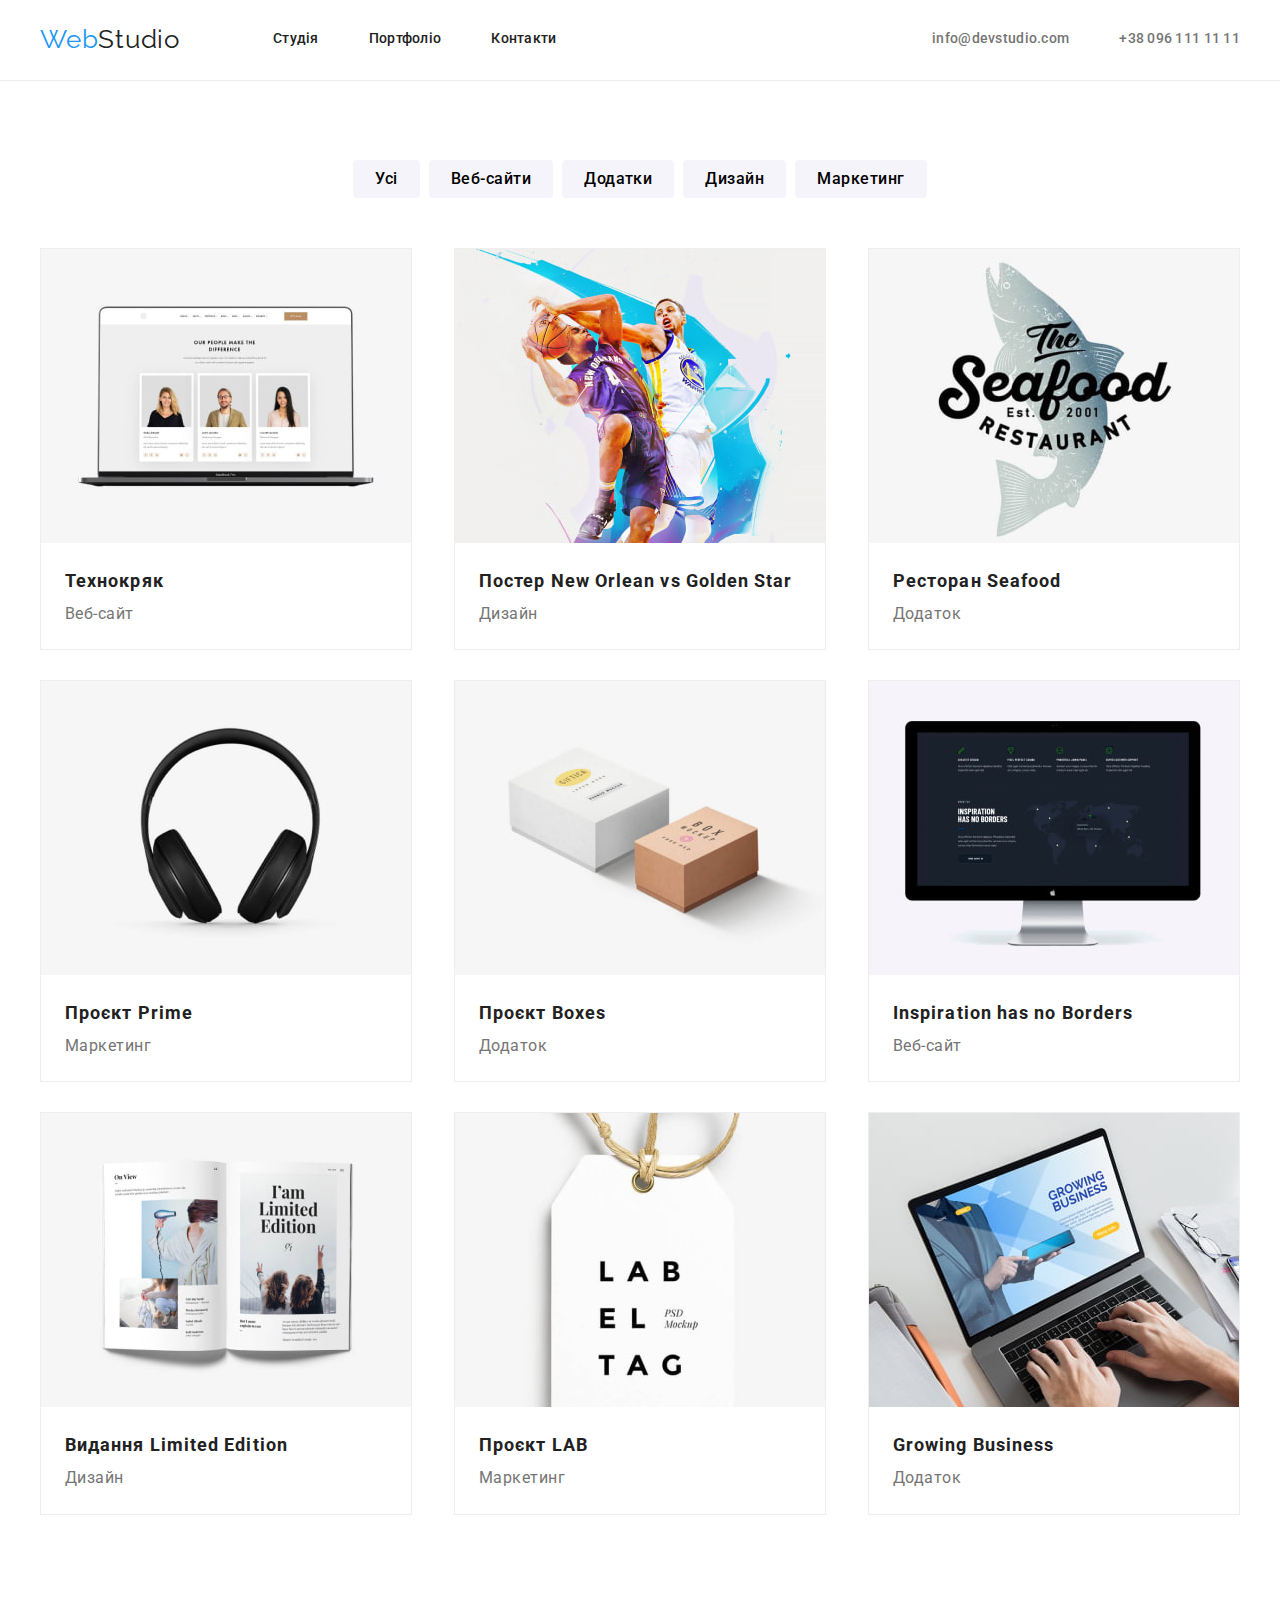
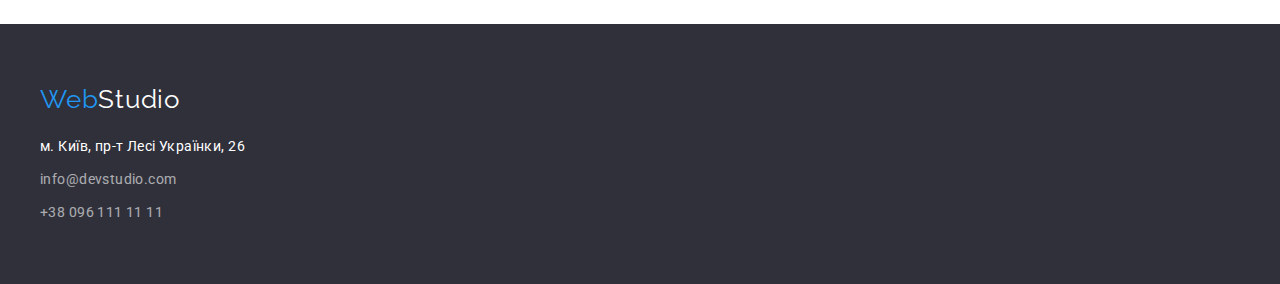
==== portfolio.html @ f82c258e "10.10.2022" ====
<!DOCTYPE html>
<html lang="uk">
<head>
    <meta charset="UTF-8">
    <meta http-equiv="X-UA-Compatible" content="IE=edge">
    <meta name="viewport" content="width=\, initial-scale=1.0">
    <link rel="preconnect" href="https://fonts.googleapis.com">
    <link rel="preconnect" href="https://fonts.gstatic.com" crossorigin>
    <link href="https://fonts.googleapis.com/css2?family=Raleway:wght@700&family=Roboto:wght@400;500;700;900&display=swap" rel="stylesheet">
    <title>Портфоліо</title>
    <link rel="stylesheet" href="modern-normalize.css">
    <link rel="stylesheet" href="styles/styles.css">
</head>
<body>
    <header class="header"> 
        <div class="top container">
            <nav class="nav">
                <a lang="en" class="logo link" href="index.html"><span class="logo-word">Web</span>Studio</a>
                <ul class="navigation list">
                    <li class="nav-item">
                        <a class="nav-item link" href="index.html">Студія</a>
                    </li >
                    <li class="nav-item">
                        <a class="nav-item link" href="portfolio.html">Портфоліо</a>
                    </li>
                    <li class="nav-item">
                        <a class="nav-item link" href="#">Контакти</a>
                    </li>
                </ul>
            </nav>
            <ul class= "adress list">
                <li class="adress-item">
                    <a class="top-adress-item link" href="mailto:info@devstudio.com">info@devstudio.com</a>
                </li>  
                <li class="adress-item">  
                    <a class="top-adress-item link" href="tel:+380961111111">+38 096 111 11 11</a>
                </li>
            </ul> 
        </div> 
    </header>        
    <main>
        <section class="portfolio-content">
            <ul class="filter list">
                <li class="filter-item"><button class="filter-button button" type="button">Усі</button></li>
                <li class="filter-item"><button class="filter-button button" type="button">Веб-сайти</button></li>
                <li class="filter-item"><button class="filter-button button" type="button">Додатки</button></li>
                <li class="filter-item"><button class="filter-button button" type="button">Дизайн</button></li>
                <li class="filter-item"><button class="filter-button button" type="button">Маркетинг</button></li>         
            </ul>
            <ul class="portfolio list">
                <li class="portfolio-item">
                    <img src="images/portfolio-img-1.jpg" alt="Фото ноутбука з відкритою веб-сторінкою" width="370">
                    <div class="portfolio-info">
                        <h3 class="portfolio-project">Технокряк</h3>
                        <p class="type">Веб-сайт</p>
                    </div>
                </li>
                <li class="portfolio-item">
                    <img src="images/portfolio-img-2.jpg" alt="Постер двух баскетболістів" width="370">
                    <div class="portfolio-info">
                        <h3 class="portfolio-project">Постер New Orlean vs Golden Star</h3>
                        <p class="type">Дизайн</p>
                    </div>
                </li>
                <li class="portfolio-item">
                    <img src="images/portfolio-img-3.jpg" alt="Логотипом ресторану з рибою" width="370">
                    <div class="portfolio-info">
                        <h3 class="portfolio-project">Ресторан Seafood</h3>
                        <p class="type">Додаток</p>
                    </div>
                </li>
                <li class="portfolio-item">
                    <img src="images/portfolio-img-4.jpg" alt="Фото навушників" width="370">
                    <div class="portfolio-info">
                        <h3 class="portfolio-project">Проєкт Prime</h3>
                        <p class="type">Маркетинг</p>
                    </div>
                </li>
                <li class="portfolio-item">
                    <img src="images/portfolio-img-5.jpg" alt="Фото двох об'ємних прямокутних фігур схожих на коробки" width="370">
                    <div class="portfolio-info">
                        <h3 class="portfolio-project">Проєкт Boxes</h3>
                        <p class="type">Додаток</p>
                    </div>
                </li>
                <li class="portfolio-item">
                    <img src="images/portfolio-img-6.jpg" alt="Зображення монітору ПК з відкритим веб-сайтом" width="370">
                    <div class="portfolio-info">
                        <h3 class="portfolio-project">Inspiration has no Borders</h3>
                        <p class="type">Веб-сайт</p>
                    </div>
                </li>
                <li class="portfolio-item">
                    <img src="images/portfolio-img-7.jpg" alt="Фото відритого журналу" width="370">
                    <div class="portfolio-info">
                        <h3 class="portfolio-project">Видання Limited Edition</h3>
                        <p class="type">Дизайн</p>
                    </div>
                </li>
                <li class="portfolio-item">
                    <img src="images/portfolio-img-8.jpg" alt=" Фотографія бірки проекту" width="370">
                    <div class="portfolio-info">
                        <h3 class="portfolio-project">Проєкт LAB</h3>
                        <p class="type">Маркетинг</p>
                    </div>
                </li>
                <li class="portfolio-item">
                    <img src="images/portfolio-img-9.jpg" alt="Користувач друкує на ноутбуці" width="370">
                    <div class="portfolio-info">
                        <h3 class="portfolio-project">Growing Business</h3>
                        <p class="type">Додаток</p>
                    </div>
                </li>
            </ul>
        </section>
    </main>
    <footer class="bottom">
        <div class="container">
            <a lang="en" class="logo link footer-logo" href="/"><span class="logo-word">Web</span>Studio</a>
            <address>
                <ul class="bottom-adress list">
                    <li class= "bottom-adress-list-item">
                        <a class="bottom-adress-item street link" href="#">м. Київ, пр-т Лесі Українки, 26</a>
                    </li>
                    <li class= "bottom-adress-list-item">
                        <a class="bottom-adress-item link" href="mailto:info@devstudio.com">info@devstudio.com</a>
                    </li>
                    <li class= "bottom-adress-list-item">
                        <a class="bottom-adress-item link" href="tel:+380961111111">+38 096 111 11 11</a>
                    </li>
                </ul>
            </address>
        </div>    
    </footer>
    </body>
    </html>
---- styles/styles.css ----
:root
{
    --brand-color: #2196F3;  
    --main-color: #212121;
    --secondary-color:#757575;
    --white-color:#ffff;
    --secondary-bcg-color:#2F303A;
    --team-bcg-color:#F5F4FA;
    --card-shadow:0px 2px 1px -1px rgba(0, 0, 0, 0.2),
    0px 1px 1px 0px rgba(0, 0, 0, 0.14), 0px 1px 3px 0px rgba(0, 0, 0, 0.12);
}

.list,
h1,
h2,
h3,
h4,
h5,
h6,
p,
body{
    margin: 0px;
    padding: 0px;
}
body{
    color: var(--main-color);
    background-color: var(--white-color);
    font-family: Roboto, sans-serif;
    font-size: 14px;
}
img{
    display: block;
    max-width: 100%;
}
.container{
    margin: 0px auto;
    width: 1200px;
  
}
/* header */
.header{
    margin-bottom: 0px;

    border-bottom: 1px solid  #ECECEC;
}

.top{
    display: flex;
    justify-content: space-between;
    padding-top: 24px;
    padding-bottom: 25px;
}
.nav, .navigation, .adress{
    display: flex;
    align-items: center;
}
.logo{
    font-family: Raleway, sans-serif;
    color: inherit;
    font-size: 26px;
    line-height: 1.19;
    letter-spacing: 0.03em;
    margin-right: 93px;
}
.link{
    text-decoration: none;
    display: block;
}
.logo-word{
    color: var(--brand-color);
}
.list{
    list-style: none;  
}
.nav-item:not(:last-child){
    margin-right:50px;
}
.nav-item, .top-adress-item{
    font-weight: 500;
    line-height: 1.14;
    letter-spacing: 0.02em;
}
.nav-item{
    color: inherit;
}
.top-adress-item{
    color: var(--secondary-color);
}
.adress-item:not(:last-child){
    margin-right: 50px;
    }
.adress{
    margin-left: auto;
}
.nav-item:hover, .top-adress-item:hover, .top-adress-item:focus, .nav-item:focus{
    color: var(--brand-color);
}
.title-section{
    background-color: var(--secondary-bcg-color);
    color: var(--white-color);
    padding: 200px 0px;
    justify-content: center;
}
.section{
    padding: 94px 0px; 
}
.section-photo{
    padding-top: 0px;
}
/* hero section */
.hero{
    text-align: center;
    width: 696px;
}
.main-title{
    font-weight: 900;
    font-size: 44px;
    line-height: 1.36;
    text-align: center;
    letter-spacing: 0.06em;
    text-transform: uppercase;
    margin-bottom: 30px;
}
.button{
    font-family: Roboto, sans-serif;
    padding: 10px 32px;
    border-style: none;
    border-radius: 4px;
}
.order.button{
    background-color: var(--brand-color);
    color:inherit;
    font-weight: 700;
    font-size: 16px;
    line-height: 1.87;
    align-items: center;
    text-align: center;
    letter-spacing: 0.06em;
}
.button:hover, .button:focus{
    cursor: pointer;
}

/* info section */
.info, .images, .team{
    display: flex;
    padding: 0px;
    margin: 0px;
    justify-content: space-between;

}
.info-item{
    flex-basis: 270px;
}
.info-title{
    font-weight: 700;
    font-size: 14px;
    line-height: 1.14;
    letter-spacing: 0.03em;
    text-transform: uppercase; 
    margin-bottom: 10px;
}
.info-text{
    line-height: 1.71;
    letter-spacing: 0.03em;
    color: var(--secondary-color);
}

.section-title{
    font-weight: 700;
    font-size: 36px;
    line-height: 1.16;
    text-align: center;
    letter-spacing: 0.03em;
    margin-bottom: 50px;
}
/* team section */
.section-team{
    background-color: var(--team-bcg-color);
}

.team-item{
    flex-basis: 270px;
    background-color: var(--white-color);
    padding-bottom: 30px;
    box-shadow: var(--card-shadow);
}
.team-item > img{
    margin-bottom: 30px;
}
.member-name{
    font-weight: 500;
    margin-bottom: 10px;
}
.member-name, .position{
    font-size: 16px;
    line-height: 1.19;
    text-align: center;
    letter-spacing: 0.03em;
}
.position{
    color: var(--secondary-color);
}
/* footer */
.bottom{
    background-color: var(--secondary-bcg-color);
    color: var(--white-color);
}
.bottom .container{
    padding: 60px 0px;
}
.footer-logo{
    margin-right: 0px;
    margin-bottom: 20px;
}
.bottom-adress-list-item:not(:last-child){
    margin-bottom: 9px;
}
.bottom-adress-item{
    font-size: 14px;
    line-height: 1.71;
    letter-spacing: 0.03em;
    font-style: normal;
    color: var(--white-color);
    opacity: 60%;
}
.street{
    opacity: 100%;
}

/* porfolio page */
.active-page{
    color: var(--brand-color);
}

.portfolio-content{
    width: 1200px;
    margin: 79px auto 109px auto;
}
/* filter */
.filter{
    display: flex;
    justify-content: center;
    margin-bottom: 50px;
}

.filter-item:not(:last-child){
    margin-right: 9px;
}
.filter-button{
    background-color: var(--team-bcg-color);
    font-weight: 500;
    font-size: 16px;
    line-height: 1.6;
    text-align: center;
    letter-spacing: 0.03em;
    padding: 6px 22px;
}
.filter-button:hover, .filter-button:focus, .filter-button:active{
   background-color: var(--brand-color);
   color: var(--white-color);
}

/* portfolio list */
.portfolio{
    display: flex;
    flex-wrap: wrap;
    gap: 30px;
    justify-content: space-between;
}
.portfolio-item{
    border:1px solid #EEEEEE;
}
.portfolio-info{
    padding: 20px 24px;
}
.portfolio-project{
    font-weight: 700;
    font-size: 18px;
    line-height: 2.0;
    letter-spacing: 0.06em;
}
.type{
    font-size: 16px;
    line-height: 1.9;
    letter-spacing: 0.03em;
    color: var(--secondary-color);
}
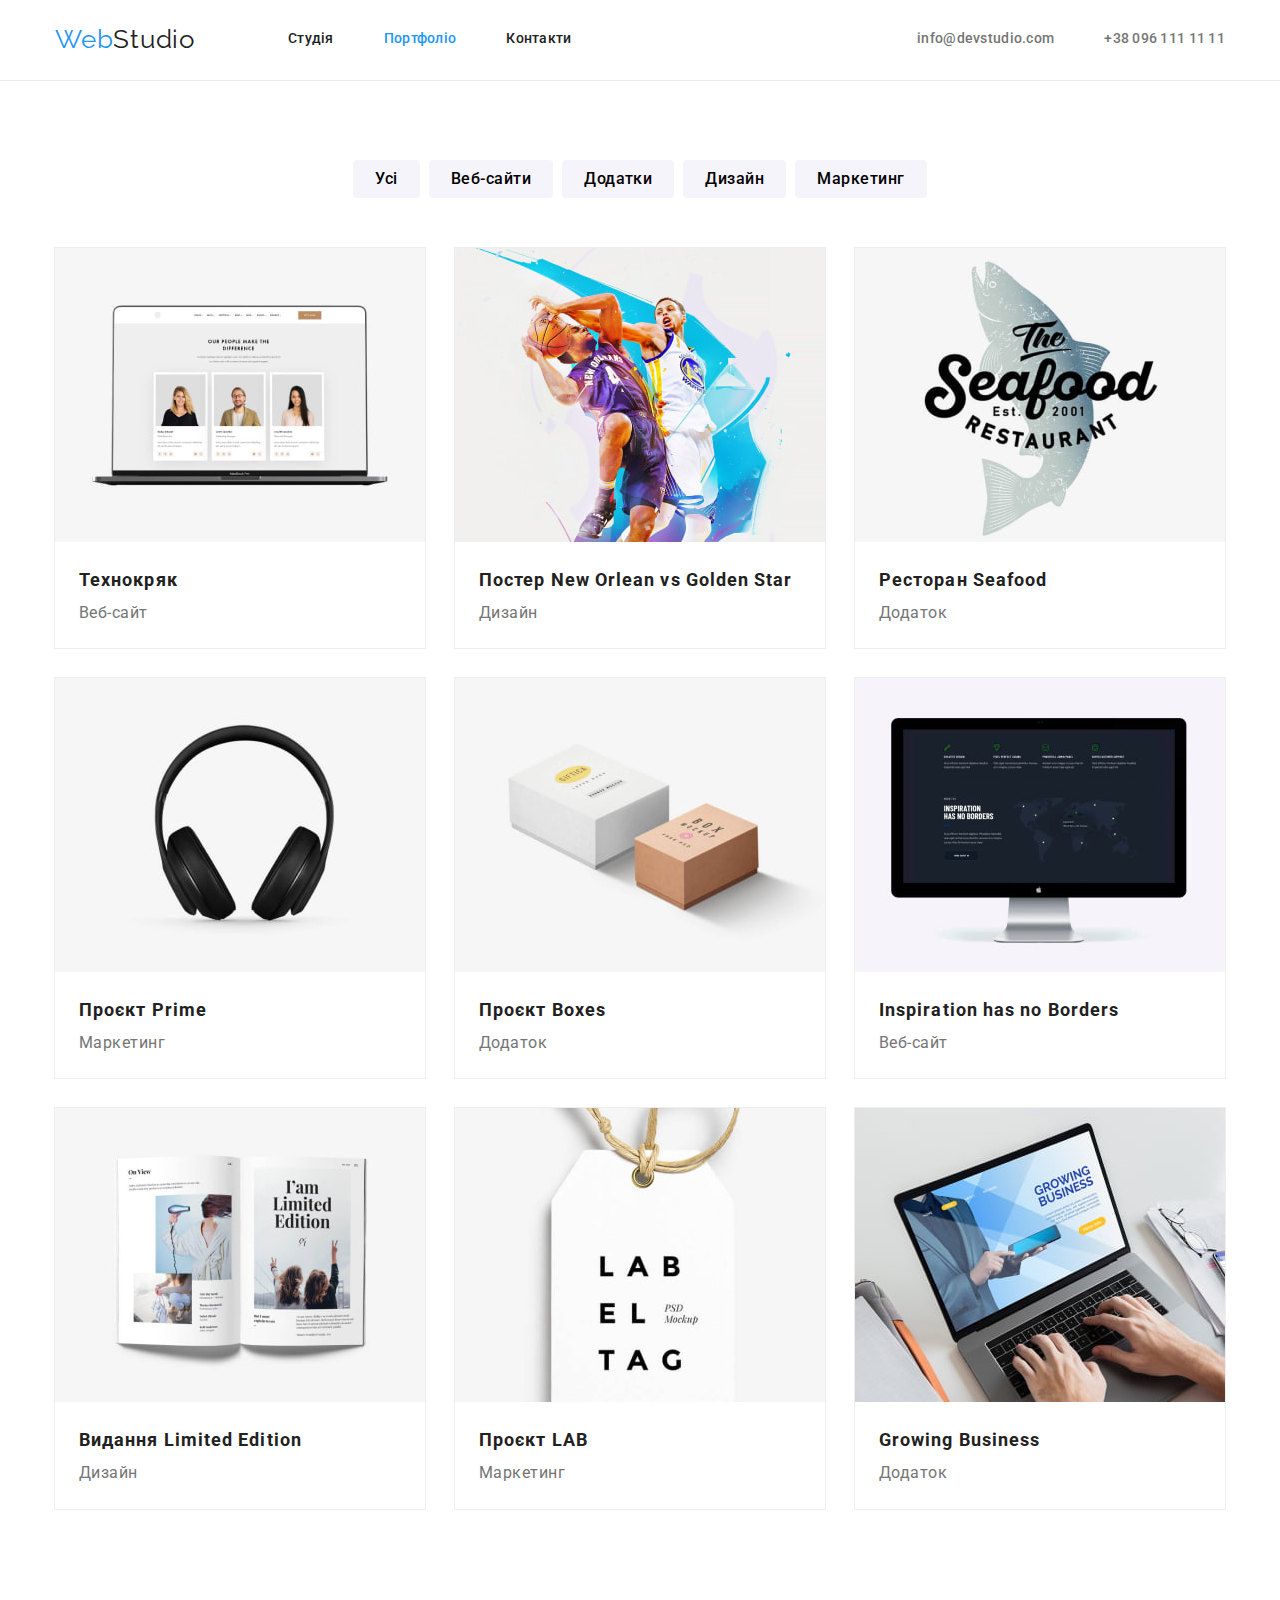
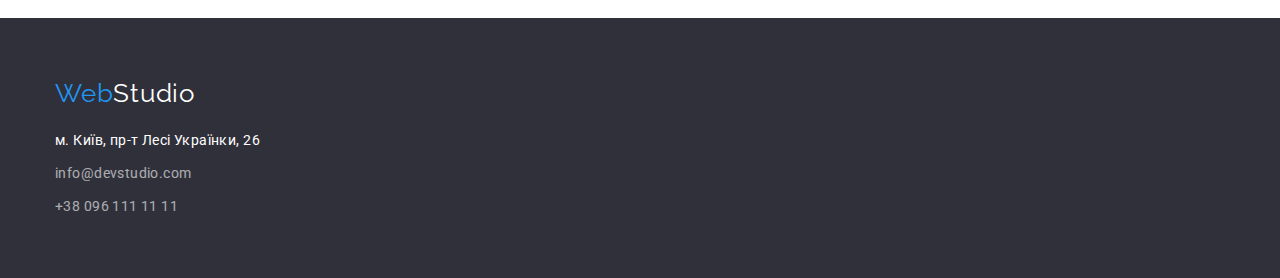
==== commit f14437db: "10.10.2022" ====
--- a/portfolio.html
+++ b/portfolio.html
@@ -21,7 +21,7 @@
                         <a class="nav-item link" href="index.html">Студія</a>
                     </li >
                     <li class="nav-item">
-                        <a class="nav-item link" href="portfolio.html">Портфоліо</a>
+                        <a class="nav-item link active-page" href="portfolio.html">Портфоліо</a>
                     </li>
                     <li class="nav-item">
                         <a class="nav-item link" href="#">Контакти</a>
@@ -39,7 +39,8 @@
         </div> 
     </header>        
     <main>
-        <section class="portfolio-content">
+    <section class="portfolio-content section">
+        <div class="container">
             <ul class="filter list">
                 <li class="filter-item"><button class="filter-button button" type="button">Усі</button></li>
                 <li class="filter-item"><button class="filter-button button" type="button">Веб-сайти</button></li>
@@ -112,7 +113,8 @@
                     </div>
                 </li>
             </ul>
-        </section>
+        </div>
+    </section>
     </main>
     <footer class="bottom">
         <div class="container">
--- a/styles/styles.css
+++ b/styles/styles.css
@@ -35,20 +35,20 @@
 .container{
     margin: 0px auto;
     width: 1200px;
-  
+    padding: 0px 15px; 
 }
 /* header */
 .header{
     margin-bottom: 0px;
-
     border-bottom: 1px solid  #ECECEC;
-}
-
-.top{
-    display: flex;
-    justify-content: space-between;
     padding-top: 24px;
     padding-bottom: 25px;
+}
+
+.top{
+    display: flex;
+    justify-content: space-between;
+
 }
 .nav, .navigation, .adress{
     display: flex;
@@ -205,10 +205,9 @@
 .bottom{
     background-color: var(--secondary-bcg-color);
     color: var(--white-color);
-}
-.bottom .container{
     padding: 60px 0px;
 }
+
 .footer-logo{
     margin-right: 0px;
     margin-bottom: 20px;
@@ -234,8 +233,8 @@
 }
 
 .portfolio-content{
-    width: 1200px;
-    margin: 79px auto 109px auto;
+    padding-top: 79px;
+    padding-bottom: 109px;
 }
 /* filter */
 .filter{
@@ -269,7 +268,7 @@
     justify-content: space-between;
 }
 .portfolio-item{
-    border:1px solid #EEEEEE;
+    outline:1px solid #EEEEEE;
 }
 .portfolio-info{
     padding: 20px 24px;
